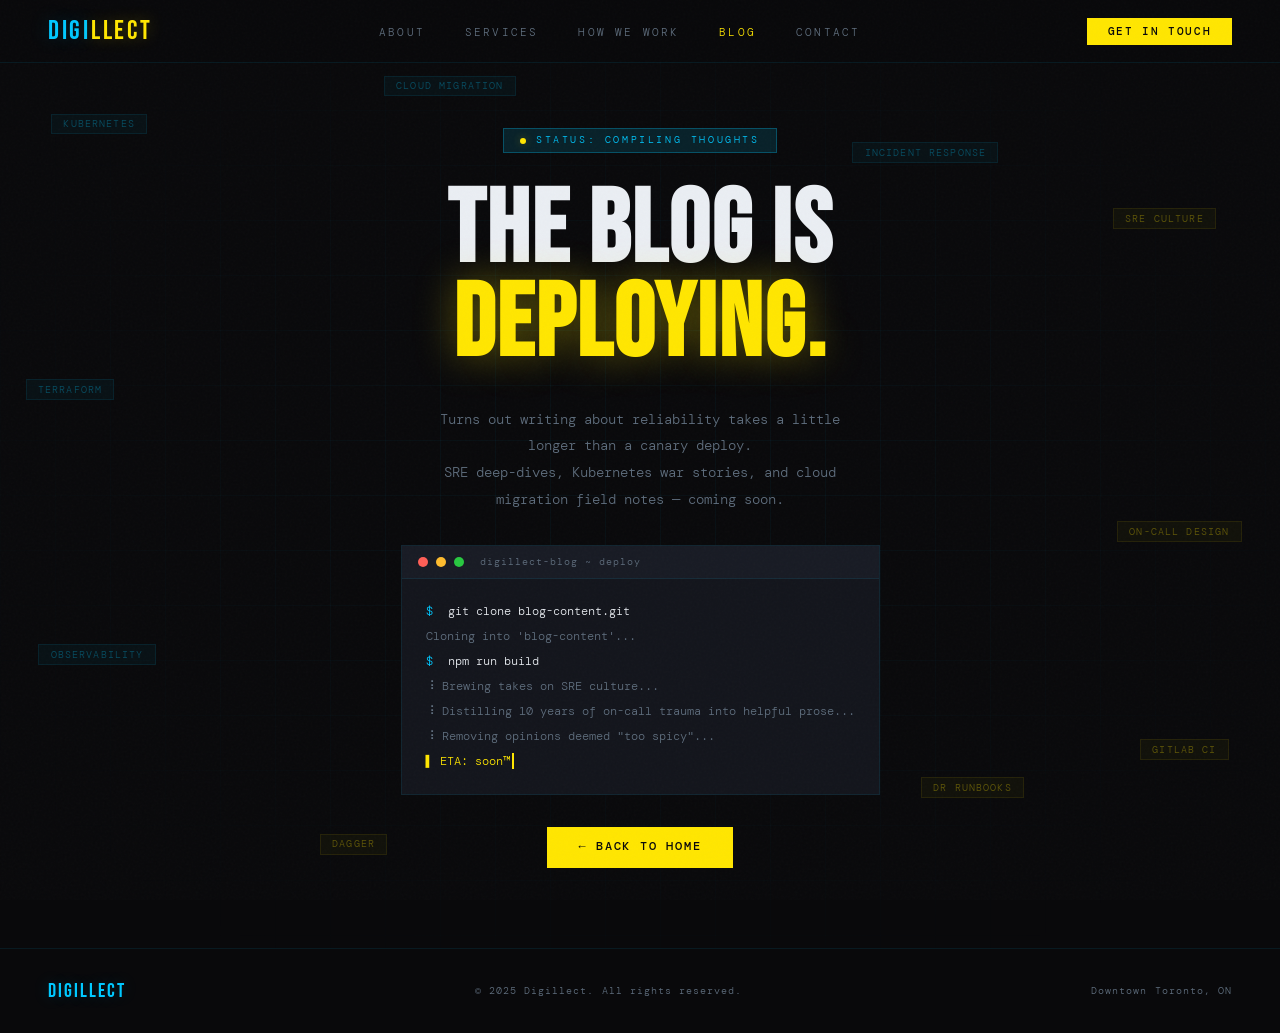
==== blog/index.html @ 6610dff2 "initial push" ====
<!DOCTYPE html>
<html lang="en">
<head>
  <meta charset="UTF-8" />
  <meta name="viewport" content="width=device-width, initial-scale=1.0" />
  <title>Blog — Digillect</title>
  <meta name="description" content="SRE and cloud engineering insights from Digillect — coming soon." />

  <!-- Fonts -->
  <link rel="preconnect" href="https://fonts.googleapis.com" />
  <link rel="preconnect" href="https://fonts.gstatic.com" crossorigin />
  <link href="https://fonts.googleapis.com/css2?family=Bebas+Neue&family=DM+Mono:ital,wght@0,300;0,400;0,500;1,300&family=Instrument+Serif:ital@0;1&display=swap" rel="stylesheet" />

  <!-- Styles -->
  <link rel="stylesheet" href="../css/tokens.css" />
  <link rel="stylesheet" href="../css/nav.css" />
  <link rel="stylesheet" href="blog.css" />
</head>
<body>

<nav>
  <a class="nav-logo" href="../index.html">Digi<span>llect</span></a>
  <ul class="nav-links">
    <li><a href="../index.html#about">About</a></li>
    <li><a href="../index.html#services">Services</a></li>
    <li><a href="../index.html#engage">How We Work</a></li>
    <li><a href="index.html" style="color:var(--yellow)">Blog</a></li>
    <li><a href="../index.html#contact">Contact</a></li>
  </ul>
  <a class="nav-cta" href="../index.html#contact">Get in Touch</a>
</nav>

<main class="blog-coming-soon">

  <!-- animated grid bg -->
  <div class="blog-grid-bg" aria-hidden="true"></div>

  <div class="blog-cs-inner">

    <!-- terminal-style badge -->
    <div class="blog-badge">
      <span class="blog-badge-dot"></span>
      <span>status: compiling thoughts</span>
    </div>

    <h1 class="blog-cs-headline">
      The Blog Is<br><span class="hy">Deploying.</span>
    </h1>

    <p class="blog-cs-sub">
      Turns out writing about reliability takes a little longer than a canary deploy.<br>
      SRE deep-dives, Kubernetes war stories, and cloud migration field notes — coming soon.
    </p>

    <!-- fake terminal -->
    <div class="blog-terminal">
      <div class="blog-terminal-bar">
        <span class="tbar-dot" style="background:#ff5f57"></span>
        <span class="tbar-dot" style="background:#febc2e"></span>
        <span class="tbar-dot" style="background:#28c840"></span>
        <span class="tbar-title">digillect-blog ~ deploy</span>
      </div>
      <div class="blog-terminal-body">
        <p><span class="tc">$</span> git clone blog-content.git</p>
        <p class="t-muted">Cloning into 'blog-content'...</p>
        <p><span class="tc">$</span> npm run build</p>
        <p class="t-muted">⠸ Brewing takes on SRE culture...</p>
        <p class="t-muted">⠸ Distilling 10 years of on-call trauma into helpful prose...</p>
        <p class="t-muted">⠸ Removing opinions deemed "too spicy"...</p>
        <p><span class="ty">▌</span> <span class="t-cursor">ETA: soon™</span></p>
      </div>
    </div>

    <a class="btn-primary" href="../index.html">← Back to Home</a>

  </div>

  <!-- floating topic pills -->
  <div class="blog-pills" aria-hidden="true">
    <span class="pill">Kubernetes</span>
    <span class="pill y">SRE Culture</span>
    <span class="pill">Observability</span>
    <span class="pill y">GitLab CI</span>
    <span class="pill">Cloud Migration</span>
    <span class="pill y">Dagger</span>
    <span class="pill">Incident Response</span>
    <span class="pill y">DR Runbooks</span>
    <span class="pill">Terraform</span>
    <span class="pill y">On-Call Design</span>
  </div>

</main>

<footer style="border-top:1px solid var(--border);padding:2rem 3rem;display:flex;align-items:center;justify-content:space-between;">
  <div style="font-family:'Bebas Neue',sans-serif;font-size:1.25rem;letter-spacing:0.1em;color:var(--blue);text-shadow:0 0 16px var(--blue-glow);">Digillect</div>
  <div style="font-size:0.65rem;letter-spacing:0.1em;color:var(--fg-muted);">© 2025 Digillect. All rights reserved.</div>
  <div style="font-size:0.65rem;letter-spacing:0.1em;color:var(--fg-muted);">Downtown Toronto, ON</div>
</footer>

</body>
</html>
---- css/tokens.css ----
/* ============================================================
   tokens.css — Design tokens (colours, typography scale)
   ============================================================ */

:root {
  /* Palette */
  --blue:        #00c8ff;
  --blue-dim:    rgba(0,200,255,0.12);
  --blue-glow:   rgba(0,200,255,0.22);
  --yellow:      #ffe600;
  --yellow-dim:  rgba(255,230,0,0.10);
  --yellow-glow: rgba(255,230,0,0.30);

  /* Backgrounds */
  --bg:   #09090b;
  --bg2:  #0e0f13;
  --bg3:  #13151c;
  --bg4:  #181b24;

  /* Foregrounds */
  --fg:       #eaeef3;
  --fg-muted: #5f6e7e;
  --fg-mid:   #9aaab8;

  /* Borders */
  --border:   rgba(0,200,255,0.09);
  --border-b: rgba(0,200,255,0.28);
  --border-y: rgba(255,230,0,0.25);
}

/* ── Base reset ── */
*, *::before, *::after { box-sizing: border-box; margin: 0; padding: 0; }
html { scroll-behavior: smooth; }

body {
  background: var(--bg);
  color: var(--fg);
  font-family: 'DM Mono', monospace;
  font-weight: 300;
  overflow-x: hidden;
  line-height: 1;
}

/* Grain overlay */
body::before {
  content: '';
  position: fixed; inset: 0;
  pointer-events: none; z-index: 9000; opacity: 0.3;
  background-image: url("data:image/svg+xml,%3Csvg viewBox='0 0 512 512' xmlns='http://www.w3.org/2000/svg'%3E%3Cfilter id='noise'%3E%3CfeTurbulence type='fractalNoise' baseFrequency='0.75' numOctaves='4' stitchTiles='stitch'/%3E%3C/filter%3E%3Crect width='100%25' height='100%25' filter='url(%23noise)' opacity='0.08'/%3E%3C/svg%3E");
}

/* ── Shared section primitives ── */
section { padding: 7rem 3rem; }

.section-label {
  font-size: 0.65rem; letter-spacing: 0.38em; text-transform: uppercase;
  color: var(--blue); margin-bottom: 1rem;
  display: flex; align-items: center; gap: 0.75rem;
}
.section-label::before {
  content: ''; width: 1.5rem; height: 1px;
  background: var(--blue); display: inline-block;
}
.section-label.y { color: var(--yellow); }
.section-label.y::before { background: var(--yellow); }

.section-title {
  font-family: 'Bebas Neue', sans-serif;
  font-size: clamp(2.8rem, 4.5vw, 4.8rem);
  line-height: 1; letter-spacing: 0.03em; margin-bottom: 1.5rem;
}

/* ── Buttons ── */
.btn-primary {
  font-size: 0.74rem; letter-spacing: 0.15em; text-transform: uppercase;
  color: var(--bg); background: var(--yellow); font-weight: 500;
  padding: 0.9rem 2rem; text-decoration: none; display: inline-block;
  transition: box-shadow 0.25s, transform 0.2s;
}
.btn-primary:hover { box-shadow: 0 0 30px var(--yellow-glow); transform: translateY(-2px); }

.btn-ghost {
  font-size: 0.74rem; letter-spacing: 0.15em; text-transform: uppercase;
  color: var(--blue); border: 1px solid var(--border-b);
  padding: 0.9rem 2rem; text-decoration: none; display: inline-block;
  transition: background 0.2s, box-shadow 0.2s;
}
.btn-ghost:hover { background: var(--blue-dim); box-shadow: 0 0 18px var(--blue-glow); }

/* ── Scroll reveal ── */
.reveal {
  opacity: 0;
  transform: translateY(26px);
  transition: opacity 0.7s ease, transform 0.7s ease;
}
.reveal.visible { opacity: 1; transform: none; }
---- css/nav.css ----
/* ============================================================
   nav.css — Fixed navigation bar
   ============================================================ */

nav {
  position: fixed; top: 0; left: 0; right: 0; z-index: 500;
  display: flex; align-items: center; justify-content: space-between;
  padding: 1.1rem 3rem;
  background: rgba(9,9,11,0.92);
  backdrop-filter: blur(18px);
  border-bottom: 1px solid var(--border);
}

.nav-logo {
  font-family: 'Bebas Neue', sans-serif;
  font-size: 1.7rem; letter-spacing: 0.1em;
  text-decoration: none;
  color: var(--blue);
  text-shadow: 0 0 20px var(--blue-glow);
}
.nav-logo span {
  color: var(--yellow);
  text-shadow: 0 0 16px var(--yellow-glow);
}

.nav-links { display: flex; gap: 2.5rem; list-style: none; }
.nav-links a {
  font-size: 0.68rem; letter-spacing: 0.2em; text-transform: uppercase;
  color: var(--fg-muted); text-decoration: none; transition: color 0.2s;
}
.nav-links a:hover { color: var(--blue); }

.nav-cta {
  font-size: 0.68rem; letter-spacing: 0.15em; text-transform: uppercase;
  color: var(--bg); background: var(--yellow);
  padding: 0.5rem 1.3rem; text-decoration: none; font-weight: 500;
  transition: box-shadow 0.2s, transform 0.15s;
}
.nav-cta:hover { box-shadow: 0 0 22px var(--yellow-glow); transform: translateY(-1px); }
---- blog/blog.css ----
/* ============================================================
   blog.css — Blog coming-soon page styles
   ============================================================ */

.blog-coming-soon {
  min-height: 100vh;
  display: flex;
  flex-direction: column;
  align-items: center;
  justify-content: center;
  padding: 8rem 2rem 5rem;
  position: relative;
  overflow: hidden;
  text-align: center;
}

/* grid bg */
.blog-grid-bg {
  position: absolute; inset: 0; pointer-events: none;
  background-image:
    linear-gradient(rgba(0,200,255,0.04) 1px, transparent 1px),
    linear-gradient(90deg, rgba(0,200,255,0.04) 1px, transparent 1px);
  background-size: 55px 55px;
  mask-image: radial-gradient(ellipse 80% 80% at 50% 50%, black 20%, transparent 75%);
}

.blog-cs-inner {
  position: relative; z-index: 1;
  display: flex; flex-direction: column;
  align-items: center; gap: 2rem;
  max-width: 680px;
}

/* status badge */
.blog-badge {
  display: inline-flex; align-items: center; gap: 0.6rem;
  font-size: 0.65rem; letter-spacing: 0.25em; text-transform: uppercase;
  color: var(--blue); border: 1px solid var(--border-b);
  padding: 0.4rem 1rem; background: var(--blue-dim);
}
.blog-badge-dot {
  width: 6px; height: 6px; border-radius: 50%;
  background: var(--yellow);
  box-shadow: 0 0 8px var(--yellow-glow);
  animation: pulse 2s ease-in-out infinite;
}
@keyframes pulse { 0%,100%{opacity:1} 50%{opacity:0.3} }

/* headline */
.blog-cs-headline {
  font-family: 'Bebas Neue', sans-serif;
  font-size: clamp(3.5rem, 8vw, 7rem);
  line-height: 0.92; letter-spacing: 0.02em;
  color: var(--fg);
}
.blog-cs-headline .hy {
  color: var(--yellow);
  text-shadow: 0 0 40px rgba(255,230,0,0.35);
}

/* sub */
.blog-cs-sub {
  font-size: 0.88rem; line-height: 1.9;
  color: var(--fg-muted); max-width: 50ch;
}

/* terminal */
.blog-terminal {
  width: 100%; max-width: 560px;
  background: var(--bg3); border: 1px solid var(--border);
  text-align: left; overflow: hidden;
}
.blog-terminal-bar {
  display: flex; align-items: center; gap: 0.5rem;
  padding: 0.7rem 1rem; background: var(--bg4);
  border-bottom: 1px solid var(--border);
}
.tbar-dot { width: 10px; height: 10px; border-radius: 50%; }
.tbar-title {
  font-size: 0.65rem; letter-spacing: 0.1em;
  color: var(--fg-muted); margin-left: 0.5rem;
}
.blog-terminal-body {
  padding: 1.25rem 1.5rem;
  font-family: 'DM Mono', monospace; font-size: 0.78rem; line-height: 2;
}
.blog-terminal-body p { color: var(--fg); }
.t-muted { color: var(--fg-muted) !important; }
.tc { color: var(--blue); margin-right: 0.5rem; }
.ty { color: var(--yellow); }
.t-cursor {
  color: var(--yellow);
  border-right: 2px solid var(--yellow);
  padding-right: 2px;
  animation: blink 1s step-end infinite;
}
@keyframes blink { 0%,100%{border-color:var(--yellow)} 50%{border-color:transparent} }

/* floating topic pills */
.blog-pills {
  position: absolute;
  inset: 0; pointer-events: none; overflow: hidden;
}
.pill {
  position: absolute;
  font-size: 0.6rem; letter-spacing: 0.12em; text-transform: uppercase;
  color: var(--blue); border: 1px solid var(--border-b);
  padding: 0.28rem 0.7rem; background: var(--blue-dim);
  opacity: 0.35; white-space: nowrap;
  animation: drift 18s ease-in-out infinite;
}
.pill.y { color: var(--yellow); border-color: var(--border-y); background: var(--yellow-dim); }

/* scatter pills around edges */
.pill:nth-child(1)  { top: 12%; left: 4%;  animation-delay: 0s;    animation-duration: 20s; }
.pill:nth-child(2)  { top: 22%; right: 5%; animation-delay: -3s;   animation-duration: 17s; }
.pill:nth-child(3)  { top: 68%; left: 3%;  animation-delay: -6s;   animation-duration: 22s; }
.pill:nth-child(4)  { top: 78%; right: 4%; animation-delay: -9s;   animation-duration: 19s; }
.pill:nth-child(5)  { top: 8%;  left: 30%; animation-delay: -2s;   animation-duration: 24s; }
.pill:nth-child(6)  { top: 88%; left: 25%; animation-delay: -5s;   animation-duration: 21s; }
.pill:nth-child(7)  { top: 15%; right: 22%;animation-delay: -8s;   animation-duration: 18s; }
.pill:nth-child(8)  { top: 82%; right: 20%;animation-delay: -11s;  animation-duration: 23s; }
.pill:nth-child(9)  { top: 40%; left: 2%;  animation-delay: -4s;   animation-duration: 20s; }
.pill:nth-child(10) { top: 55%; right: 3%; animation-delay: -7s;   animation-duration: 16s; }

@keyframes drift {
  0%,100% { transform: translateY(0); }
  50%      { transform: translateY(-12px); }
}

@media (max-width: 600px) {
  .blog-pills { display: none; }
}
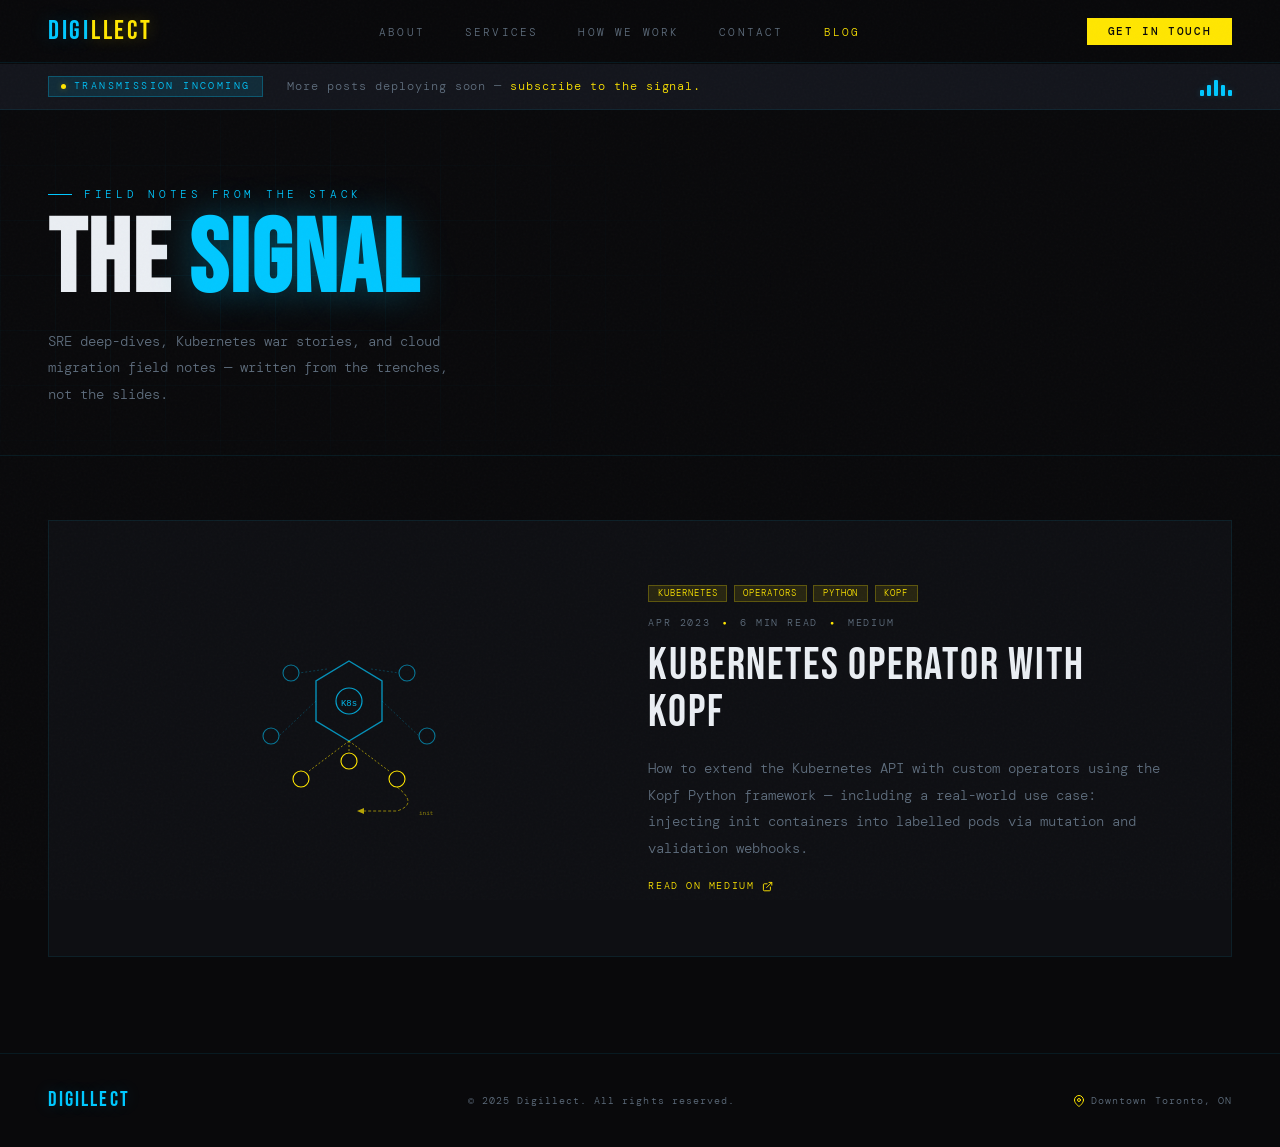
==== commit 1c7ef5bb: "add blogs" ====
--- a/blog/index.html
+++ b/blog/index.html
@@ -3,15 +3,20 @@
 <head>
   <meta charset="UTF-8" />
   <meta name="viewport" content="width=device-width, initial-scale=1.0" />
-  <title>Blog — Digillect</title>
-  <meta name="description" content="SRE and cloud engineering insights from Digillect — coming soon." />
+  <title>Blog — Digillect SRE &amp; Cloud Consultancy</title>
+  <meta name="description" content="SRE deep-dives, Kubernetes war stories, cloud migration field notes, and platform reliability insights from Digillect." />
+  <meta name="robots" content="index, follow" />
+  <link rel="canonical" href="https://digillect.ca/blog/" />
+  <meta property="og:type"        content="website" />
+  <meta property="og:url"         content="https://digillect.ca/blog/" />
+  <meta property="og:title"       content="Blog — Digillect SRE &amp; Cloud Consultancy" />
+  <meta property="og:description" content="SRE deep-dives, Kubernetes war stories, cloud migration field notes, and platform reliability insights." />
+  <meta property="og:site_name"   content="Digillect" />
 
-  <!-- Fonts -->
   <link rel="preconnect" href="https://fonts.googleapis.com" />
   <link rel="preconnect" href="https://fonts.gstatic.com" crossorigin />
   <link href="https://fonts.googleapis.com/css2?family=Bebas+Neue&family=DM+Mono:ital,wght@0,300;0,400;0,500;1,300&family=Instrument+Serif:ital@0;1&display=swap" rel="stylesheet" />
 
-  <!-- Styles -->
   <link rel="stylesheet" href="../css/tokens.css" />
   <link rel="stylesheet" href="../css/nav.css" />
   <link rel="stylesheet" href="blog.css" />
@@ -24,78 +29,59 @@
     <li><a href="../index.html#about">About</a></li>
     <li><a href="../index.html#services">Services</a></li>
     <li><a href="../index.html#engage">How We Work</a></li>
-    <li><a href="index.html" style="color:var(--yellow)">Blog</a></li>
     <li><a href="../index.html#contact">Contact</a></li>
+    <li><a href="index.html" class="nav-active">Blog</a></li>
   </ul>
   <a class="nav-cta" href="../index.html#contact">Get in Touch</a>
 </nav>
 
-<main class="blog-coming-soon">
+<!-- ── HERO TICKER ── -->
+<div class="blog-ticker-wrap">
+  <div class="blog-ticker-inner">
+    <div class="blog-ticker-badge">
+      <span class="ticker-dot"></span>
+      <span class="ticker-label">TRANSMISSION INCOMING</span>
+    </div>
+    <p class="blog-ticker-text">
+      More posts deploying soon — <span class="ty">subscribe to the signal.</span>
+    </p>
+  </div>
+  <!-- animated signal bars -->
+  <div class="signal-bars" aria-hidden="true">
+    <span class="bar"></span>
+    <span class="bar"></span>
+    <span class="bar"></span>
+    <span class="bar"></span>
+    <span class="bar"></span>
+  </div>
+</div>
 
-  <!-- animated grid bg -->
-  <div class="blog-grid-bg" aria-hidden="true"></div>
+<!-- ── PAGE HEADER ── -->
+<header class="blog-header">
+  <div class="blog-header-inner">
+    <p class="blog-eyebrow">Field Notes from the Stack</p>
+    <h1 class="blog-headline">The <span class="hb">Signal</span></h1>
+    <p class="blog-header-sub">SRE deep-dives, Kubernetes war stories, and cloud migration field notes — written from the trenches, not the slides.</p>
+  </div>
+</header>
 
-  <div class="blog-cs-inner">
-
-    <!-- terminal-style badge -->
-    <div class="blog-badge">
-      <span class="blog-badge-dot"></span>
-      <span>status: compiling thoughts</span>
-    </div>
-
-    <h1 class="blog-cs-headline">
-      The Blog Is<br><span class="hy">Deploying.</span>
-    </h1>
-
-    <p class="blog-cs-sub">
-      Turns out writing about reliability takes a little longer than a canary deploy.<br>
-      SRE deep-dives, Kubernetes war stories, and cloud migration field notes — coming soon.
-    </p>
-
-    <!-- fake terminal -->
-    <div class="blog-terminal">
-      <div class="blog-terminal-bar">
-        <span class="tbar-dot" style="background:#ff5f57"></span>
-        <span class="tbar-dot" style="background:#febc2e"></span>
-        <span class="tbar-dot" style="background:#28c840"></span>
-        <span class="tbar-title">digillect-blog ~ deploy</span>
-      </div>
-      <div class="blog-terminal-body">
-        <p><span class="tc">$</span> git clone blog-content.git</p>
-        <p class="t-muted">Cloning into 'blog-content'...</p>
-        <p><span class="tc">$</span> npm run build</p>
-        <p class="t-muted">⠸ Brewing takes on SRE culture...</p>
-        <p class="t-muted">⠸ Distilling 10 years of on-call trauma into helpful prose...</p>
-        <p class="t-muted">⠸ Removing opinions deemed "too spicy"...</p>
-        <p><span class="ty">▌</span> <span class="t-cursor">ETA: soon™</span></p>
-      </div>
-    </div>
-
-    <a class="btn-primary" href="../index.html">← Back to Home</a>
-
+<!-- ── BLOG GRID ── -->
+<main class="blog-main">
+  <div class="blog-grid" id="blog-grid">
+    <!-- Cards injected by JS from POSTS array -->
   </div>
-
-  <!-- floating topic pills -->
-  <div class="blog-pills" aria-hidden="true">
-    <span class="pill">Kubernetes</span>
-    <span class="pill y">SRE Culture</span>
-    <span class="pill">Observability</span>
-    <span class="pill y">GitLab CI</span>
-    <span class="pill">Cloud Migration</span>
-    <span class="pill y">Dagger</span>
-    <span class="pill">Incident Response</span>
-    <span class="pill y">DR Runbooks</span>
-    <span class="pill">Terraform</span>
-    <span class="pill y">On-Call Design</span>
-  </div>
-
 </main>
 
-<footer style="border-top:1px solid var(--border);padding:2rem 3rem;display:flex;align-items:center;justify-content:space-between;">
-  <div style="font-family:'Bebas Neue',sans-serif;font-size:1.25rem;letter-spacing:0.1em;color:var(--blue);text-shadow:0 0 16px var(--blue-glow);">Digillect</div>
-  <div style="font-size:0.65rem;letter-spacing:0.1em;color:var(--fg-muted);">© 2025 Digillect. All rights reserved.</div>
-  <div style="font-size:0.65rem;letter-spacing:0.1em;color:var(--fg-muted);">Downtown Toronto, ON</div>
+<!-- ── FOOTER ── -->
+<footer class="blog-footer">
+  <div class="footer-logo">Digillect</div>
+  <div class="footer-copy">© 2025 Digillect. All rights reserved.</div>
+  <div class="footer-loc">
+    <svg viewBox="0 0 24 24"><path d="M21 10c0 7-9 13-9 13s-9-6-9-13a9 9 0 0118 0z"/><circle cx="12" cy="10" r="3"/></svg>
+    Downtown Toronto, ON
+  </div>
 </footer>
 
+<script src="blog.js"></script>
 </body>
 </html>
--- a/blog/blog.css
+++ b/blog/blog.css
@@ -1,133 +1,205 @@
 /* ============================================================
-   blog.css — Blog coming-soon page styles
+   blog.css — Blog page: ticker, header, grid, cards
    ============================================================ */
 
-.blog-coming-soon {
-  min-height: 100vh;
-  display: flex;
-  flex-direction: column;
-  align-items: center;
-  justify-content: center;
-  padding: 8rem 2rem 5rem;
-  position: relative;
+/* ── Ticker banner ── */
+.blog-ticker-wrap {
+  margin-top: 64px;
+  background: var(--bg3);
+  border-bottom: 1px solid var(--border);
+  padding: 0.75rem 3rem;
+  display: flex; align-items: center; justify-content: space-between;
   overflow: hidden;
-  text-align: center;
-}
-
-/* grid bg */
-.blog-grid-bg {
-  position: absolute; inset: 0; pointer-events: none;
+}
+.blog-ticker-inner { display: flex; align-items: center; gap: 1.5rem; }
+.blog-ticker-badge {
+  display: inline-flex; align-items: center; gap: 0.5rem;
+  font-size: 0.6rem; letter-spacing: 0.3em; text-transform: uppercase;
+  color: var(--blue); border: 1px solid var(--border-b);
+  padding: 0.28rem 0.75rem; background: var(--blue-dim);
+  white-space: nowrap; flex-shrink: 0;
+}
+.ticker-dot {
+  width: 5px; height: 5px; border-radius: 50%;
+  background: var(--yellow); box-shadow: 0 0 6px var(--yellow-glow);
+  animation: pulse 2s ease-in-out infinite;
+}
+@keyframes pulse { 0%,100%{opacity:1} 50%{opacity:0.25} }
+.ticker-label { font-size: 0.6rem; letter-spacing: 0.25em; }
+.blog-ticker-text { font-size: 0.75rem; letter-spacing: 0.08em; color: var(--fg-muted); }
+.blog-ticker-text .ty { color: var(--yellow); }
+
+.signal-bars { display: flex; align-items: flex-end; gap: 3px; height: 20px; flex-shrink: 0; }
+.bar {
+  width: 4px; background: var(--blue);
+  box-shadow: 0 0 6px var(--blue-glow);
+  border-radius: 1px; animation: signal 1.2s ease-in-out infinite;
+}
+.bar:nth-child(1) { height: 30%; animation-delay: 0s; }
+.bar:nth-child(2) { height: 55%; animation-delay: 0.1s; }
+.bar:nth-child(3) { height: 80%; animation-delay: 0.2s; }
+.bar:nth-child(4) { height: 55%; animation-delay: 0.3s; }
+.bar:nth-child(5) { height: 30%; animation-delay: 0.4s; }
+@keyframes signal { 0%,100%{opacity:0.3} 50%{opacity:1} }
+
+/* ── Page header ── */
+.blog-header {
+  padding: 5rem 3rem 3rem;
+  border-bottom: 1px solid var(--border);
+  background: var(--bg); position: relative; overflow: hidden;
+}
+.blog-header::before {
+  content: ''; position: absolute; inset: 0; pointer-events: none;
   background-image:
     linear-gradient(rgba(0,200,255,0.04) 1px, transparent 1px),
     linear-gradient(90deg, rgba(0,200,255,0.04) 1px, transparent 1px);
   background-size: 55px 55px;
-  mask-image: radial-gradient(ellipse 80% 80% at 50% 50%, black 20%, transparent 75%);
-}
-
-.blog-cs-inner {
-  position: relative; z-index: 1;
-  display: flex; flex-direction: column;
-  align-items: center; gap: 2rem;
-  max-width: 680px;
-}
-
-/* status badge */
-.blog-badge {
-  display: inline-flex; align-items: center; gap: 0.6rem;
-  font-size: 0.65rem; letter-spacing: 0.25em; text-transform: uppercase;
-  color: var(--blue); border: 1px solid var(--border-b);
-  padding: 0.4rem 1rem; background: var(--blue-dim);
-}
-.blog-badge-dot {
-  width: 6px; height: 6px; border-radius: 50%;
-  background: var(--yellow);
-  box-shadow: 0 0 8px var(--yellow-glow);
-  animation: pulse 2s ease-in-out infinite;
-}
-@keyframes pulse { 0%,100%{opacity:1} 50%{opacity:0.3} }
-
-/* headline */
-.blog-cs-headline {
+  mask-image: radial-gradient(ellipse 60% 100% at 20% 50%, black 10%, transparent 70%);
+}
+.blog-header-inner { max-width: 1300px; margin: 0 auto; position: relative; z-index: 1; }
+.blog-eyebrow {
+  font-size: 0.66rem; letter-spacing: 0.35em; text-transform: uppercase;
+  color: var(--blue); margin-bottom: 1rem;
+  display: flex; align-items: center; gap: 0.75rem;
+}
+.blog-eyebrow::before { content: ''; width: 1.5rem; height: 1px; background: var(--blue); display: inline-block; }
+.blog-headline {
   font-family: 'Bebas Neue', sans-serif;
-  font-size: clamp(3.5rem, 8vw, 7rem);
-  line-height: 0.92; letter-spacing: 0.02em;
-  color: var(--fg);
-}
-.blog-cs-headline .hy {
-  color: var(--yellow);
-  text-shadow: 0 0 40px rgba(255,230,0,0.35);
-}
-
-/* sub */
-.blog-cs-sub {
-  font-size: 0.88rem; line-height: 1.9;
-  color: var(--fg-muted); max-width: 50ch;
-}
-
-/* terminal */
-.blog-terminal {
-  width: 100%; max-width: 560px;
-  background: var(--bg3); border: 1px solid var(--border);
-  text-align: left; overflow: hidden;
-}
-.blog-terminal-bar {
+  font-size: clamp(4rem, 8vw, 8rem);
+  line-height: 0.9; letter-spacing: 0.02em; color: var(--fg); margin-bottom: 1.25rem;
+}
+.blog-headline .hb { color: var(--blue); text-shadow: 0 0 40px rgba(0,200,255,0.35); }
+.blog-header-sub { font-size: 0.87rem; line-height: 1.88; color: var(--fg-muted); max-width: 52ch; }
+
+/* ── Blog main ── */
+.blog-main { padding: 4rem 3rem 6rem; max-width: 1300px; margin: 0 auto; }
+
+/* ── Grid ── */
+.blog-grid {
+  display: grid; grid-template-columns: repeat(3,1fr);
+  gap: 1.5px; background: var(--border);
+}
+.blog-grid.layout-single { grid-template-columns: 1fr; background: none; gap: 0; }
+.blog-grid.layout-double { grid-template-columns: repeat(2,1fr); }
+
+/* ── Card base ── */
+.blog-card {
+  background: var(--bg); padding: 2.2rem;
+  position: relative; overflow: hidden;
+  cursor: pointer; display: block; text-decoration: none;
+  border: none; outline: none; transition: background 0.3s;
+}
+.blog-card::after {
+  content: ''; position: absolute; bottom: 0; left: 0;
+  width: 0; height: 2px; transition: width 0.4s ease;
+}
+.blog-card.accent-blue::after   { background: var(--blue);   box-shadow: 0 0 10px var(--blue-glow); }
+.blog-card.accent-yellow::after { background: var(--yellow); box-shadow: 0 0 10px var(--yellow-glow); }
+.blog-card:hover { background: var(--bg2); }
+.blog-card:hover::after { width: 100%; }
+.blog-card.accent-blue:hover   .blog-card-title { color: var(--blue);   text-shadow: 0 0 30px rgba(0,200,255,0.25); }
+.blog-card.accent-yellow:hover .blog-card-title { color: var(--yellow); text-shadow: 0 0 30px rgba(255,230,0,0.25); }
+
+/* ── Editorial single card ── */
+.blog-grid.layout-single .blog-card {
+  display: grid; grid-template-columns: 1fr 1.1fr;
+  gap: 4rem; align-items: center; padding: 4rem;
+  background: var(--bg2); border: 1px solid var(--border);
+}
+.blog-grid.layout-single .blog-card::after { display: none; }
+.blog-grid.layout-single .blog-card:hover  { background: var(--bg3); }
+.blog-grid.layout-single .blog-card-title  { font-size: clamp(2rem,3.5vw,3.2rem); margin-bottom: 1.2rem; }
+.blog-grid.layout-single .blog-card-desc   { font-size: 0.88rem; -webkit-line-clamp: 5; }
+.blog-card-visual-wrap { display: flex; align-items: center; justify-content: center; }
+
+/* hide visual in multi-col */
+.blog-grid:not(.layout-single) .blog-card-visual-wrap { display: none; }
+
+/* card content */
+.blog-card-tags { display: flex; flex-wrap: wrap; gap: 0.4rem; margin-bottom: 1rem; }
+.blog-tag {
+  font-size: 0.58rem; letter-spacing: 0.1em; text-transform: uppercase;
+  color: var(--fg-muted); border: 1px solid rgba(255,255,255,0.07); padding: 0.2rem 0.55rem;
+}
+.blog-card.accent-blue   .blog-tag { color: var(--blue);   border-color: var(--border-b); background: var(--blue-dim); }
+.blog-card.accent-yellow .blog-tag { color: var(--yellow); border-color: var(--border-y); background: var(--yellow-dim); }
+
+.blog-card-meta {
+  font-size: 0.62rem; letter-spacing: 0.18em; text-transform: uppercase;
+  color: var(--fg-muted); margin-bottom: 0.85rem;
+  display: flex; align-items: center; gap: 0.75rem;
+}
+.blog-card-meta-dot { color: var(--yellow); font-size: 0.4rem; }
+.blog-card-title {
+  font-family: 'Bebas Neue', sans-serif;
+  font-size: 1.6rem; letter-spacing: 0.04em;
+  color: var(--fg); margin-bottom: 0.85rem; line-height: 1.05;
+  transition: color 0.3s, text-shadow 0.3s;
+}
+.blog-card-desc {
+  font-size: 0.79rem; line-height: 1.88; color: var(--fg-muted);
+  display: -webkit-box; -webkit-line-clamp: 3; -webkit-box-orient: vertical; overflow: hidden;
+}
+.blog-card-cta {
+  display: inline-flex; align-items: center; gap: 0.5rem;
+  font-size: 0.65rem; letter-spacing: 0.15em; text-transform: uppercase;
+  margin-top: 1.25rem; transition: gap 0.2s;
+  color: var(--blue);
+}
+.blog-card.accent-yellow .blog-card-cta { color: var(--yellow); }
+.blog-card:hover .blog-card-cta { gap: 0.85rem; }
+.ext-icon { width: 0.7rem; height: 0.7rem; fill: none; stroke: currentColor; stroke-width: 2; stroke-linecap: round; stroke-linejoin: round; flex-shrink: 0; }
+
+/* ── Empty state terminal ── */
+.blog-empty {
+  grid-column: 1 / -1; text-align: center; padding: 5rem 2rem;
+}
+.blog-empty-terminal {
+  display: inline-block; text-align: left;
+  background: var(--bg3); border: 1px solid var(--border); min-width: 440px;
+}
+.blog-empty-bar {
   display: flex; align-items: center; gap: 0.5rem;
-  padding: 0.7rem 1rem; background: var(--bg4);
-  border-bottom: 1px solid var(--border);
-}
-.tbar-dot { width: 10px; height: 10px; border-radius: 50%; }
-.tbar-title {
-  font-size: 0.65rem; letter-spacing: 0.1em;
-  color: var(--fg-muted); margin-left: 0.5rem;
-}
-.blog-terminal-body {
+  padding: 0.7rem 1rem; background: var(--bg4); border-bottom: 1px solid var(--border);
+}
+.tbar-dot   { width: 10px; height: 10px; border-radius: 50%; }
+.tbar-title { font-size: 0.65rem; letter-spacing: 0.1em; color: var(--fg-muted); margin-left: 0.5rem; }
+.blog-empty-body {
   padding: 1.25rem 1.5rem;
   font-family: 'DM Mono', monospace; font-size: 0.78rem; line-height: 2;
 }
-.blog-terminal-body p { color: var(--fg); }
+.blog-empty-body p { color: var(--fg); }
 .t-muted { color: var(--fg-muted) !important; }
 .tc { color: var(--blue); margin-right: 0.5rem; }
 .ty { color: var(--yellow); }
-.t-cursor {
-  color: var(--yellow);
-  border-right: 2px solid var(--yellow);
-  padding-right: 2px;
-  animation: blink 1s step-end infinite;
-}
+.t-cursor { color: var(--yellow); border-right: 2px solid var(--yellow); padding-right: 2px; animation: blink 1s step-end infinite; }
 @keyframes blink { 0%,100%{border-color:var(--yellow)} 50%{border-color:transparent} }
 
-/* floating topic pills */
-.blog-pills {
-  position: absolute;
-  inset: 0; pointer-events: none; overflow: hidden;
-}
-.pill {
-  position: absolute;
-  font-size: 0.6rem; letter-spacing: 0.12em; text-transform: uppercase;
-  color: var(--blue); border: 1px solid var(--border-b);
-  padding: 0.28rem 0.7rem; background: var(--blue-dim);
-  opacity: 0.35; white-space: nowrap;
-  animation: drift 18s ease-in-out infinite;
-}
-.pill.y { color: var(--yellow); border-color: var(--border-y); background: var(--yellow-dim); }
-
-/* scatter pills around edges */
-.pill:nth-child(1)  { top: 12%; left: 4%;  animation-delay: 0s;    animation-duration: 20s; }
-.pill:nth-child(2)  { top: 22%; right: 5%; animation-delay: -3s;   animation-duration: 17s; }
-.pill:nth-child(3)  { top: 68%; left: 3%;  animation-delay: -6s;   animation-duration: 22s; }
-.pill:nth-child(4)  { top: 78%; right: 4%; animation-delay: -9s;   animation-duration: 19s; }
-.pill:nth-child(5)  { top: 8%;  left: 30%; animation-delay: -2s;   animation-duration: 24s; }
-.pill:nth-child(6)  { top: 88%; left: 25%; animation-delay: -5s;   animation-duration: 21s; }
-.pill:nth-child(7)  { top: 15%; right: 22%;animation-delay: -8s;   animation-duration: 18s; }
-.pill:nth-child(8)  { top: 82%; right: 20%;animation-delay: -11s;  animation-duration: 23s; }
-.pill:nth-child(9)  { top: 40%; left: 2%;  animation-delay: -4s;   animation-duration: 20s; }
-.pill:nth-child(10) { top: 55%; right: 3%; animation-delay: -7s;   animation-duration: 16s; }
-
-@keyframes drift {
-  0%,100% { transform: translateY(0); }
-  50%      { transform: translateY(-12px); }
-}
-
-@media (max-width: 600px) {
-  .blog-pills { display: none; }
-}
+/* ── Footer ── */
+.blog-footer {
+  border-top: 1px solid var(--border); padding: 2.25rem 3rem;
+  display: flex; align-items: center; justify-content: space-between;
+}
+.footer-logo { font-family: 'Bebas Neue', sans-serif; font-size: 1.3rem; letter-spacing: 0.1em; color: var(--blue); text-shadow: 0 0 16px var(--blue-glow); }
+.footer-copy { font-size: 0.65rem; letter-spacing: 0.1em; color: var(--fg-muted); }
+.footer-loc  { font-size: 0.65rem; letter-spacing: 0.1em; color: var(--fg-muted); display: flex; align-items: center; gap: 0.4rem; }
+.footer-loc svg { width: 0.75rem; height: 0.75rem; fill: none; stroke: var(--yellow); stroke-width: 2; stroke-linecap: round; stroke-linejoin: round; }
+
+/* ── Nav active ── */
+.nav-active { color: var(--yellow) !important; }
+
+/* ── Responsive ── */
+@media (max-width: 960px) {
+  nav { padding: 1rem 1.5rem; }
+  .nav-links { display: none; }
+  .blog-ticker-wrap { padding: 0.75rem 1.5rem; }
+  .blog-header { padding: 4rem 1.5rem 2.5rem; }
+  .blog-main { padding: 3rem 1.5rem 5rem; }
+  .blog-grid,
+  .blog-grid.layout-double { grid-template-columns: 1fr; }
+  .blog-grid.layout-single .blog-card { grid-template-columns: 1fr; gap: 2rem; padding: 2.5rem; }
+  .blog-card-visual-wrap { display: none !important; }
+  .blog-footer { flex-direction: column; gap: 1rem; text-align: center; }
+  .blog-footer .footer-loc { justify-content: center; }
+  .blog-empty-terminal { min-width: unset; width: 100%; }
+}
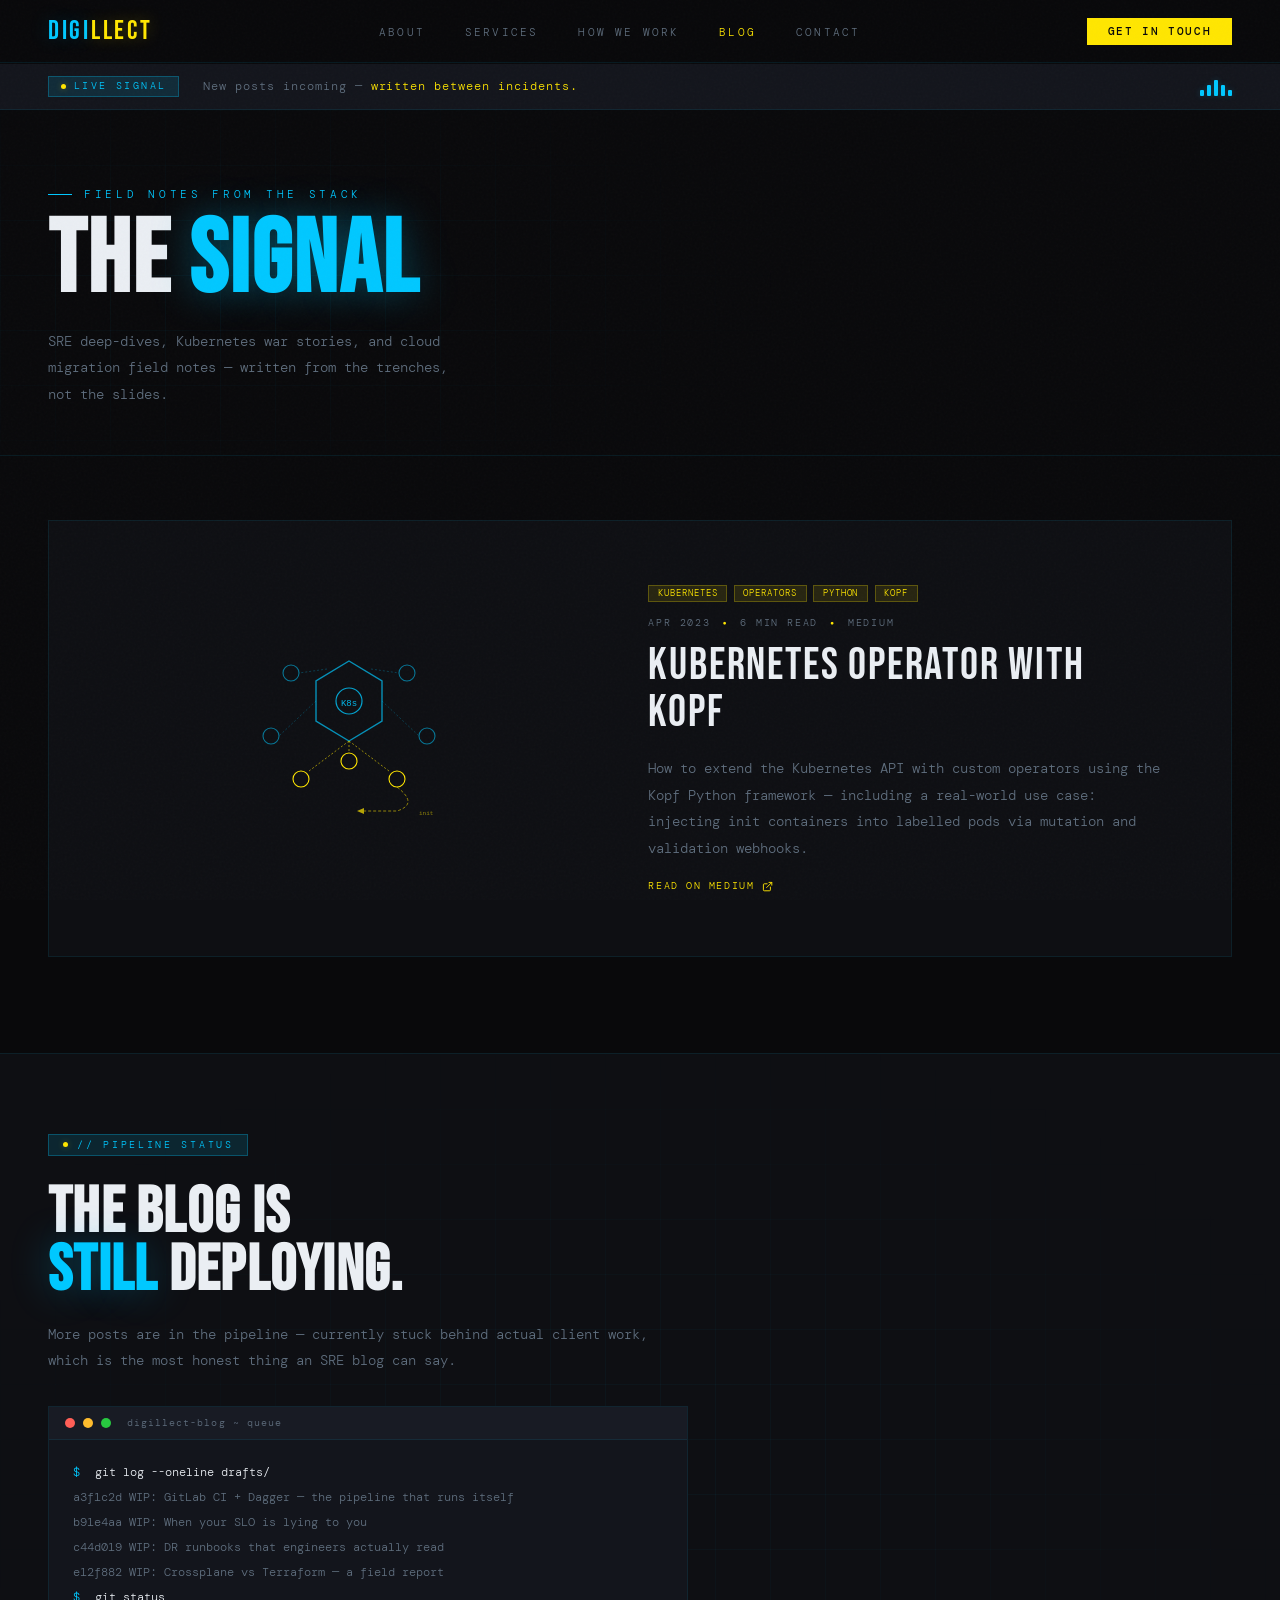
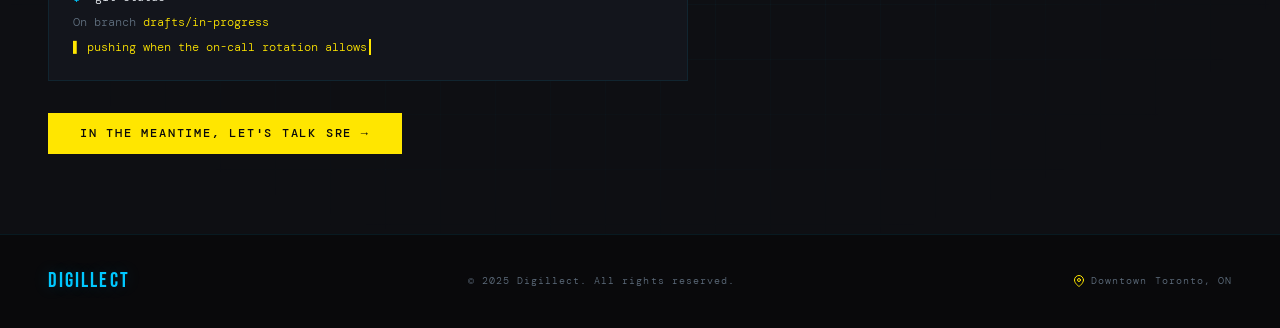
==== commit 0118692f: "mobile compatible push" ====
--- a/blog/index.html
+++ b/blog/index.html
@@ -29,24 +29,36 @@
     <li><a href="../index.html#about">About</a></li>
     <li><a href="../index.html#services">Services</a></li>
     <li><a href="../index.html#engage">How We Work</a></li>
+    <li><a href="index.html" class="nav-active">Blog</a></li>
     <li><a href="../index.html#contact">Contact</a></li>
-    <li><a href="index.html" class="nav-active">Blog</a></li>
   </ul>
   <a class="nav-cta" href="../index.html#contact">Get in Touch</a>
+  <button class="nav-hamburger" id="nav-hamburger" aria-label="Toggle menu">
+    <span></span><span></span><span></span>
+  </button>
 </nav>
+
+<!-- Mobile drawer -->
+<div class="nav-mobile-drawer" id="nav-mobile-drawer">
+  <a href="../index.html#about">About</a>
+  <a href="../index.html#services">Services</a>
+  <a href="../index.html#engage">How We Work</a>
+  <a href="index.html" class="nav-active">Blog</a>
+  <a href="../index.html#contact">Contact</a>
+  <a href="../index.html#contact" class="drawer-cta">Get in Touch</a>
+</div>
 
 <!-- ── HERO TICKER ── -->
 <div class="blog-ticker-wrap">
   <div class="blog-ticker-inner">
     <div class="blog-ticker-badge">
       <span class="ticker-dot"></span>
-      <span class="ticker-label">TRANSMISSION INCOMING</span>
+      <span class="ticker-label">LIVE SIGNAL</span>
     </div>
     <p class="blog-ticker-text">
-      More posts deploying soon — <span class="ty">subscribe to the signal.</span>
+      New posts incoming — <span class="ty">written between incidents.</span>
     </p>
   </div>
-  <!-- animated signal bars -->
   <div class="signal-bars" aria-hidden="true">
     <span class="bar"></span>
     <span class="bar"></span>
@@ -72,6 +84,45 @@
   </div>
 </main>
 
+<!-- ── END OF PAGE — MORE INCOMING ── -->
+<div class="blog-more-wrap" id="blog-more">
+  <div class="blog-more-inner">
+    <div class="blog-more-grid-bg" aria-hidden="true"></div>
+    <div class="blog-more-content">
+      <div class="blog-more-badge">
+        <span class="ticker-dot"></span>
+        <span>// PIPELINE STATUS</span>
+      </div>
+      <h2 class="blog-more-headline">
+        The Blog Is<br><span class="hb">Still</span> Deploying.
+      </h2>
+      <p class="blog-more-sub">
+        More posts are in the pipeline — currently stuck behind actual client work,<br>
+        which is the most honest thing an SRE blog can say.
+      </p>
+      <div class="blog-more-terminal">
+        <div class="blog-empty-bar">
+          <span class="tbar-dot" style="background:#ff5f57"></span>
+          <span class="tbar-dot" style="background:#febc2e"></span>
+          <span class="tbar-dot" style="background:#28c840"></span>
+          <span class="tbar-title">digillect-blog ~ queue</span>
+        </div>
+        <div class="blog-empty-body">
+          <p><span class="tc">$</span> git log --oneline drafts/</p>
+          <p class="t-muted">a3f1c2d  WIP: GitLab CI + Dagger — the pipeline that runs itself</p>
+          <p class="t-muted">b91e4aa  WIP: When your SLO is lying to you</p>
+          <p class="t-muted">c44d019  WIP: DR runbooks that engineers actually read</p>
+          <p class="t-muted">e12f882  WIP: Crossplane vs Terraform — a field report</p>
+          <p><span class="tc">$</span> git status</p>
+          <p class="t-muted">On branch <span class="ty">drafts/in-progress</span></p>
+          <p><span class="ty">▌</span> <span class="t-cursor">pushing when the on-call rotation allows</span></p>
+        </div>
+      </div>
+      <a href="../index.html#contact" class="blog-more-cta">In the meantime, let's talk SRE →</a>
+    </div>
+  </div>
+</div>
+
 <!-- ── FOOTER ── -->
 <footer class="blog-footer">
   <div class="footer-logo">Digillect</div>
--- a/css/nav.css
+++ b/css/nav.css
@@ -1,5 +1,5 @@
 /* ============================================================
-   nav.css — Fixed navigation bar
+   nav.css — Fixed navigation bar + mobile hamburger
    ============================================================ */
 
 nav {
@@ -37,3 +37,63 @@
   transition: box-shadow 0.2s, transform 0.15s;
 }
 .nav-cta:hover { box-shadow: 0 0 22px var(--yellow-glow); transform: translateY(-1px); }
+
+/* ── Hamburger button (hidden on desktop) ── */
+.nav-hamburger {
+  display: none;
+  flex-direction: column; gap: 5px;
+  background: none; border: none; cursor: pointer;
+  padding: 0.25rem; z-index: 600;
+}
+.nav-hamburger span {
+  display: block; width: 22px; height: 2px;
+  background: var(--blue);
+  transition: transform 0.25s ease, opacity 0.2s ease, background 0.2s;
+}
+
+/* open state */
+.nav-hamburger.open span:nth-child(1) { transform: translateY(7px) rotate(45deg); background: var(--yellow); }
+.nav-hamburger.open span:nth-child(2) { opacity: 0; }
+.nav-hamburger.open span:nth-child(3) { transform: translateY(-7px) rotate(-45deg); background: var(--yellow); }
+
+/* ── Mobile drawer ── */
+.nav-mobile-drawer {
+  display: none;
+  position: fixed; top: 0; left: 0; right: 0; bottom: 0;
+  background: rgba(9,9,11,0.97);
+  backdrop-filter: blur(20px);
+  z-index: 400;
+  flex-direction: column;
+  align-items: center; justify-content: center;
+  gap: 2.5rem;
+  opacity: 0;
+  pointer-events: none;
+  transition: opacity 0.25s ease;
+}
+.nav-mobile-drawer.open {
+  display: flex;
+  opacity: 1;
+  pointer-events: all;
+}
+.nav-mobile-drawer a {
+  font-family: 'Bebas Neue', sans-serif;
+  font-size: 2.8rem; letter-spacing: 0.08em;
+  color: var(--fg); text-decoration: none;
+  transition: color 0.2s;
+}
+.nav-mobile-drawer a:hover,
+.nav-mobile-drawer a.nav-active { color: var(--yellow); }
+.nav-mobile-drawer .drawer-cta {
+  font-family: 'DM Mono', monospace;
+  font-size: 0.78rem; letter-spacing: 0.15em; text-transform: uppercase;
+  color: var(--bg); background: var(--yellow);
+  padding: 0.9rem 2.5rem; margin-top: 1rem;
+}
+
+/* ── Mobile breakpoint ── */
+@media (max-width: 960px) {
+  nav { padding: 1rem 1.5rem; }
+  .nav-links { display: none; }
+  .nav-cta   { display: none; }
+  .nav-hamburger { display: flex; }
+}
--- a/blog/blog.css
+++ b/blog/blog.css
@@ -175,6 +175,55 @@
 .t-cursor { color: var(--yellow); border-right: 2px solid var(--yellow); padding-right: 2px; animation: blink 1s step-end infinite; }
 @keyframes blink { 0%,100%{border-color:var(--yellow)} 50%{border-color:transparent} }
 
+/* ── More incoming section ── */
+.blog-more-wrap {
+  background: var(--bg2);
+  border-top: 1px solid var(--border);
+}
+.blog-more-inner {
+  max-width: 1300px; margin: 0 auto;
+  padding: 5rem 3rem; position: relative; overflow: hidden;
+}
+.blog-more-grid-bg {
+  position: absolute; inset: 0; pointer-events: none;
+  background-image:
+    linear-gradient(rgba(0,200,255,0.035) 1px, transparent 1px),
+    linear-gradient(90deg, rgba(0,200,255,0.035) 1px, transparent 1px);
+  background-size: 55px 55px;
+  mask-image: radial-gradient(ellipse 80% 80% at 50% 50%, black 10%, transparent 70%);
+}
+.blog-more-content { position: relative; z-index: 1; max-width: 640px; }
+.blog-more-badge {
+  display: inline-flex; align-items: center; gap: 0.6rem;
+  font-size: 0.6rem; letter-spacing: 0.28em; text-transform: uppercase;
+  color: var(--blue); border: 1px solid var(--border-b);
+  padding: 0.3rem 0.85rem; background: var(--blue-dim);
+  margin-bottom: 1.75rem;
+}
+.blog-more-headline {
+  font-family: 'Bebas Neue', sans-serif;
+  font-size: clamp(2.8rem, 5vw, 5rem);
+  line-height: 0.92; letter-spacing: 0.02em;
+  color: var(--fg); margin-bottom: 1.25rem;
+}
+.blog-more-headline .hb { color: var(--blue); text-shadow: 0 0 40px rgba(0,200,255,0.3); }
+.blog-more-sub {
+  font-size: 0.86rem; line-height: 1.9;
+  color: var(--fg-muted); margin-bottom: 2rem;
+}
+.blog-more-terminal {
+  background: var(--bg3); border: 1px solid var(--border);
+  margin-bottom: 2rem;
+}
+.blog-more-cta {
+  display: inline-block;
+  font-size: 0.74rem; letter-spacing: 0.15em; text-transform: uppercase;
+  color: var(--bg); background: var(--yellow); font-weight: 500;
+  padding: 0.9rem 2rem; text-decoration: none;
+  transition: box-shadow 0.25s, transform 0.2s;
+}
+.blog-more-cta:hover { box-shadow: 0 0 28px var(--yellow-glow); transform: translateY(-2px); }
+
 /* ── Footer ── */
 .blog-footer {
   border-top: 1px solid var(--border); padding: 2.25rem 3rem;
@@ -192,13 +241,15 @@
 @media (max-width: 960px) {
   nav { padding: 1rem 1.5rem; }
   .nav-links { display: none; }
-  .blog-ticker-wrap { padding: 0.75rem 1.5rem; }
+  .blog-ticker-wrap { padding: 0.75rem 1.5rem; margin-top: 58px; }
   .blog-header { padding: 4rem 1.5rem 2.5rem; }
   .blog-main { padding: 3rem 1.5rem 5rem; }
   .blog-grid,
   .blog-grid.layout-double { grid-template-columns: 1fr; }
   .blog-grid.layout-single .blog-card { grid-template-columns: 1fr; gap: 2rem; padding: 2.5rem; }
   .blog-card-visual-wrap { display: none !important; }
+  .blog-more-inner { padding: 4rem 1.5rem; }
+  .blog-more-sub br { display: none; }
   .blog-footer { flex-direction: column; gap: 1rem; text-align: center; }
   .blog-footer .footer-loc { justify-content: center; }
   .blog-empty-terminal { min-width: unset; width: 100%; }
